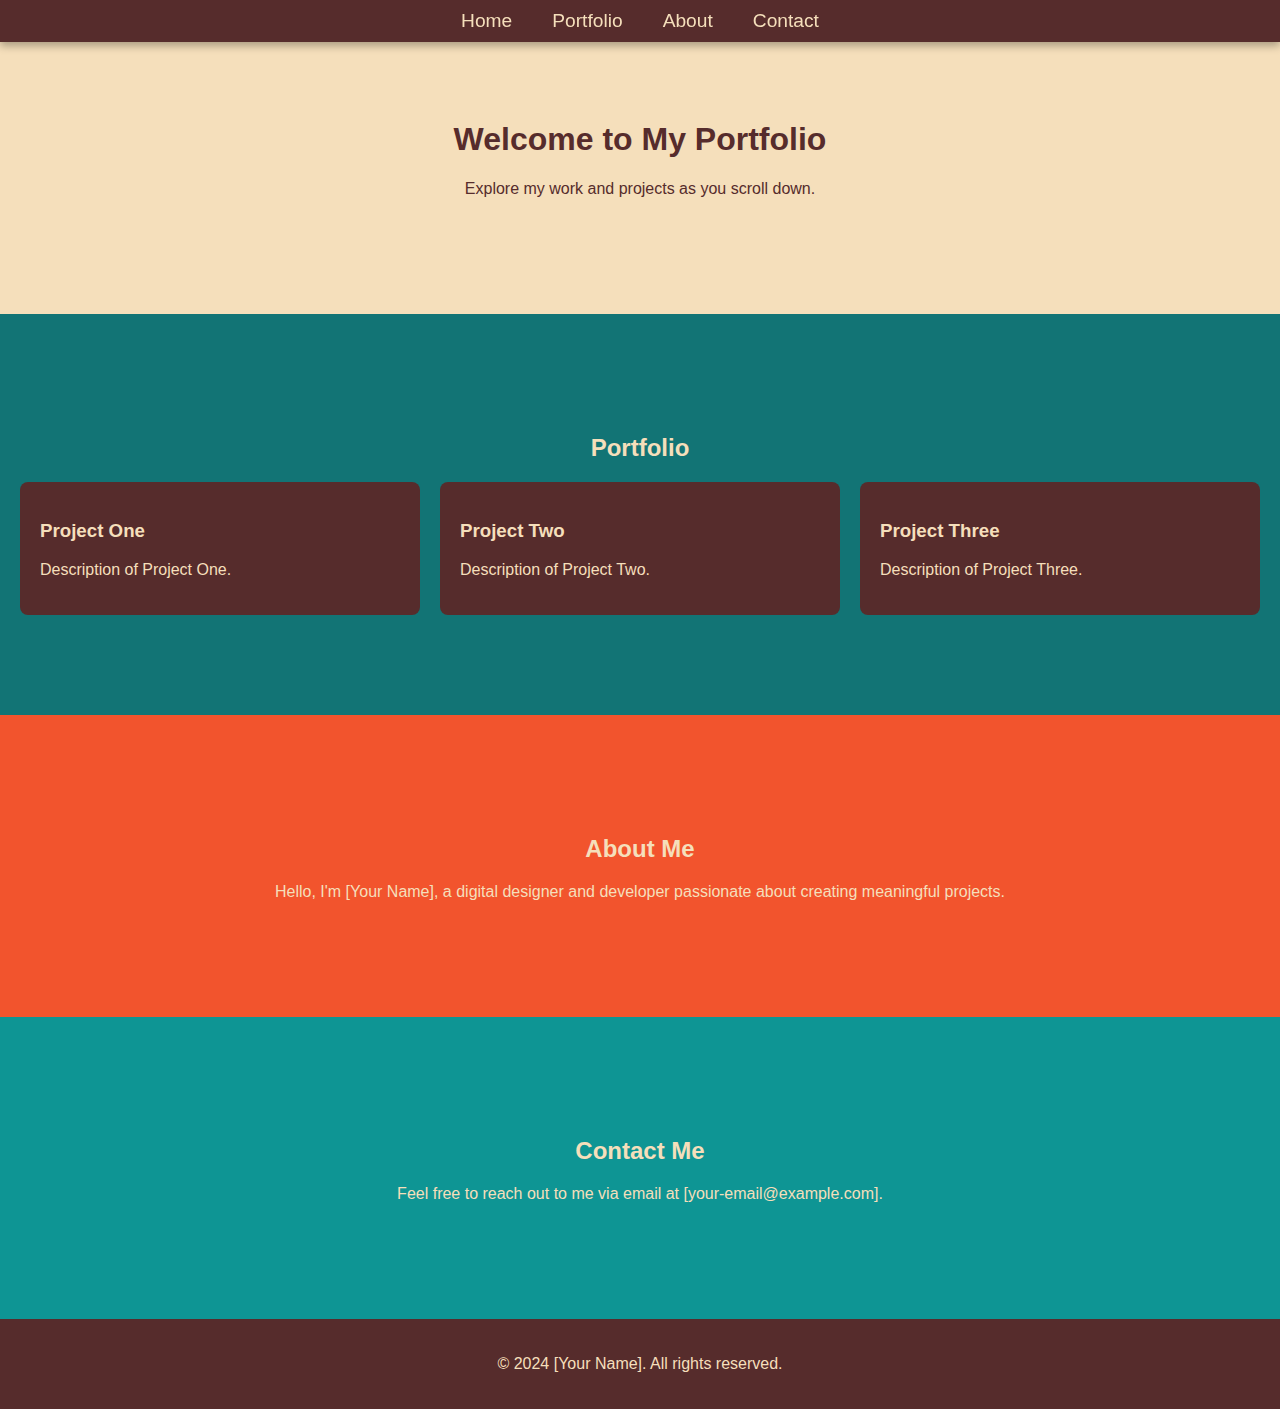
==== index.html @ d6c5399d "added one-page scroll" ====
<!DOCTYPE html>
<html lang="en">
<head>
    <meta charset="UTF-8">
    <meta name="viewport" content="width=device-width, initial-scale=1.0">
    <title>My Portfolio</title>
    <link rel="stylesheet" href="styles.css">
</head>
<body>
    <!-- Navigation Bar -->
    <header>
        <nav>
            <ul>
                <li><a href="#home">Home</a></li>
                <li><a href="#portfolio">Portfolio</a></li>
                <li><a href="#about">About</a></li>
                <li><a href="#contact">Contact</a></li>
            </ul>
        </nav>
    </header>

    <!-- Home Section -->
    <section id="home" class="home-section">
        <h1>Welcome to My Portfolio</h1>
        <p>Explore my work and projects as you scroll down.</p>
    </section>

    <!-- Portfolio Section -->
    <section id="portfolio" class="portfolio-section">
        <h2>Portfolio</h2>
        <div class="portfolio-gallery">
            <div class="project-item">
                <h3>Project One</h3>
                <p>Description of Project One.</p>
            </div>
            <div class="project-item">
                <h3>Project Two</h3>
                <p>Description of Project Two.</p>
            </div>
            <div class="project-item">
                <h3>Project Three</h3>
                <p>Description of Project Three.</p>
            </div>
        </div>
    </section>

    <!-- About Section -->
    <section id="about" class="about-section">
        <h2>About Me</h2>
        <p>Hello, I'm [Your Name], a digital designer and developer passionate about creating meaningful projects.</p>
    </section>

    <!-- Contact Section -->
    <section id="contact" class="contact-section">
        <h2>Contact Me</h2>
        <p>Feel free to reach out to me via email at [your-email@example.com].</p>
    </section>

    <!-- Footer -->
    <footer>
        <p>&copy; 2024 [Your Name]. All rights reserved.</p>
    </footer>
</body>
</html>
---- styles.css ----
/* General Styles */
body {
    font-family: Arial, sans-serif;
    margin: 0;
    background-color: #F5DFBB; /* Light beige for a clean background */
    color: #562C2C; /* Dark maroon for text */
}

/* Navigation Bar */
header {
    position: fixed;
    top: 0;
    width: 100%;
    background-color: #562C2C; /* Dark maroon */
    padding: 10px 0;
    z-index: 1000;
    box-shadow: 0 4px 8px rgba(0, 0, 0, 0.3);
}

nav ul {
    list-style: none;
    display: flex;
    justify-content: center;
    padding: 0;
    margin: 0;
}

nav ul li {
    margin: 0 20px;
}

nav ul li a {
    text-decoration: none;
    color: #F5DFBB; /* Light beige for contrast */
    font-size: 1.2rem;
    transition: color 0.3s ease;
}

nav ul li a:hover {
    color: #F2542D; /* Bright orange for hover effect */
}

/* Section Styles */
section {
    padding: 100px 20px; /* Space for scrolling sections */
    text-align: center;
}

.home-section {
    background-color: #F5DFBB; /* Light beige */
}

.portfolio-section {
    background-color: #127475; /* Dark teal */
    color: #F5DFBB;
}

.about-section {
    background-color: #F2542D; /* Bright orange */
    color: #F5DFBB;
}

.contact-section {
    background-color: #0E9594; /* Teal */
    color: #F5DFBB;
}

/* Portfolio Gallery */
.portfolio-gallery {
    display: grid;
    grid-template-columns: repeat(auto-fit, minmax(250px, 1fr));
    gap: 20px;
}

.project-item {
    background-color: #562C2C; /* Dark maroon */
    color: #F5DFBB;
    padding: 20px;
    border-radius: 8px;
    transition: transform 0.3s ease, box-shadow 0.3s ease;
    text-align: left;
}

.project-item:hover {
    transform: scale(1.05);
    box-shadow: 0 8px 16px rgba(0, 0, 0, 0.3);
}

/* Footer */
footer {
    text-align: center;
    padding: 20px;
    background-color: #562C2C; /* Dark maroon */
    color: #F5DFBB; /* Light beige */
}

/* Smooth Scrolling */
html {
    scroll-behavior: smooth;
}

/* Responsive Design */
@media (max-width: 768px) {
    nav ul li {
        margin: 0 10px;
    }
}
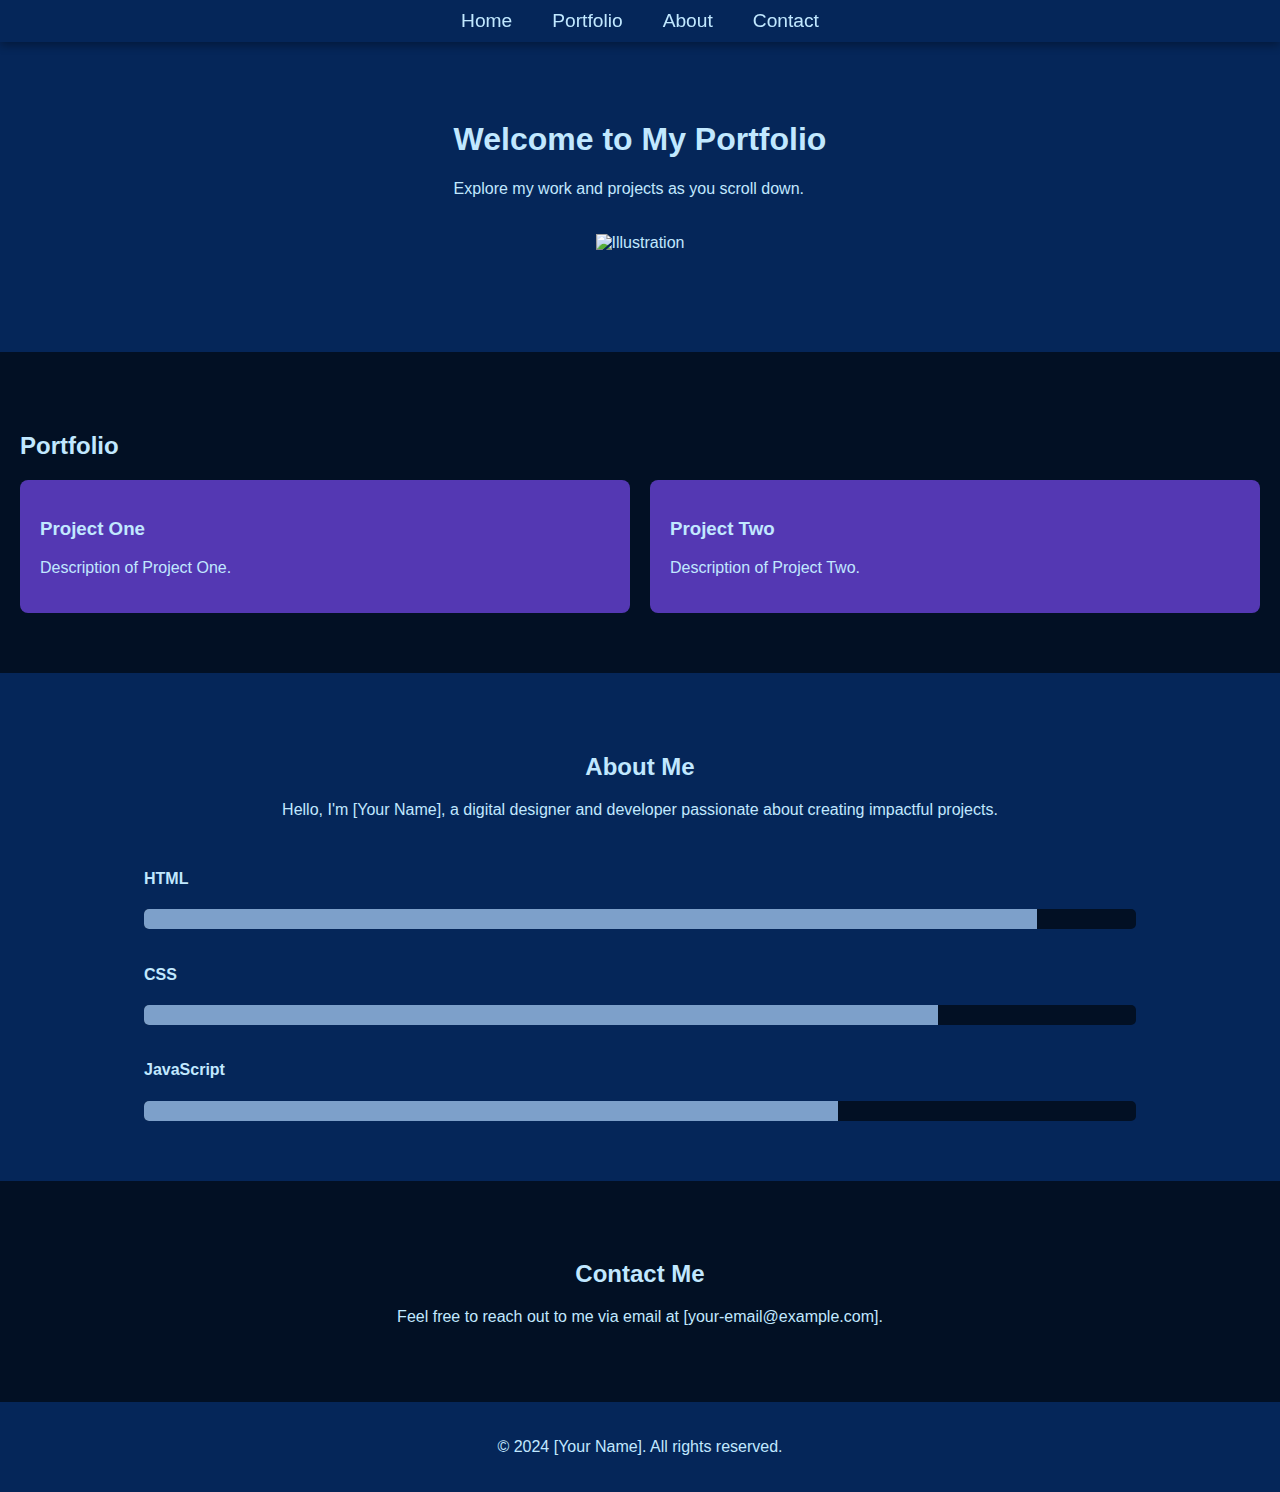
==== commit f37e6a2b: "updated color theme" ====
--- a/index.html
+++ b/index.html
@@ -19,10 +19,16 @@
         </nav>
     </header>
 
-    <!-- Home Section -->
+    <!-- Home Section with Illustration -->
     <section id="home" class="home-section">
-        <h1>Welcome to My Portfolio</h1>
-        <p>Explore my work and projects as you scroll down.</p>
+        <div class="home-content">
+            <h1>Welcome to My Portfolio</h1>
+            <p>Explore my work and projects as you scroll down.</p>
+        </div>
+        <div class="illustration">
+            <!-- Add your illustration image here -->
+            <img src="illustration.png" alt="Illustration" />
+        </div>
     </section>
 
     <!-- Portfolio Section -->
@@ -37,17 +43,29 @@
                 <h3>Project Two</h3>
                 <p>Description of Project Two.</p>
             </div>
-            <div class="project-item">
-                <h3>Project Three</h3>
-                <p>Description of Project Three.</p>
-            </div>
         </div>
     </section>
 
-    <!-- About Section -->
+    <!-- About Section with Skills Showcase -->
     <section id="about" class="about-section">
         <h2>About Me</h2>
-        <p>Hello, I'm [Your Name], a digital designer and developer passionate about creating meaningful projects.</p>
+        <p>Hello, I'm [Your Name], a digital designer and developer passionate about creating impactful projects.</p>
+        
+        <!-- Skills Showcase -->
+        <div class="skills-showcase">
+            <div class="skill">
+                <h4>HTML</h4>
+                <div class="skill-bar"><div class="skill-level" style="width: 90%;"></div></div>
+            </div>
+            <div class="skill">
+                <h4>CSS</h4>
+                <div class="skill-bar"><div class="skill-level" style="width: 80%;"></div></div>
+            </div>
+            <div class="skill">
+                <h4>JavaScript</h4>
+                <div class="skill-bar"><div class="skill-level" style="width: 70%;"></div></div>
+            </div>
+        </div>
     </section>
 
     <!-- Contact Section -->
--- a/styles.css
+++ b/styles.css
@@ -2,8 +2,8 @@
 body {
     font-family: Arial, sans-serif;
     margin: 0;
-    background-color: #F5DFBB; /* Light beige for a clean background */
-    color: #562C2C; /* Dark maroon for text */
+    background-color: #021024; /* Darkest blue */
+    color: #C1E8FF; /* Lightest blue for text */
 }
 
 /* Navigation Bar */
@@ -11,7 +11,7 @@
     position: fixed;
     top: 0;
     width: 100%;
-    background-color: #562C2C; /* Dark maroon */
+    background-color: #052659; /* Deep blue */
     padding: 10px 0;
     z-index: 1000;
     box-shadow: 0 4px 8px rgba(0, 0, 0, 0.3);
@@ -31,41 +31,36 @@
 
 nav ul li a {
     text-decoration: none;
-    color: #F5DFBB; /* Light beige for contrast */
+    color: #C1E8FF; /* Lightest blue for links */
     font-size: 1.2rem;
     transition: color 0.3s ease;
 }
 
 nav ul li a:hover {
-    color: #F2542D; /* Bright orange for hover effect */
+    color: #7DA0CA; /* Light blue on hover */
 }
 
-/* Section Styles */
-section {
-    padding: 100px 20px; /* Space for scrolling sections */
-    text-align: center;
+/* Home Section */
+.home-section {
+    display: flex;
+    flex-direction: column;
+    align-items: center;
+    padding: 100px 20px;
+    background-color: #052659; /* Deep blue */
 }
 
-.home-section {
-    background-color: #F5DFBB; /* Light beige */
+.illustration img {
+    width: 300px;
+    margin-top: 20px;
 }
 
+/* Portfolio Section */
 .portfolio-section {
-    background-color: #127475; /* Dark teal */
-    color: #F5DFBB;
+    background-color: #021024; /* Darkest blue */
+    color: #C1E8FF;
+    padding: 60px 20px;
 }
 
-.about-section {
-    background-color: #F2542D; /* Bright orange */
-    color: #F5DFBB;
-}
-
-.contact-section {
-    background-color: #0E9594; /* Teal */
-    color: #F5DFBB;
-}
-
-/* Portfolio Gallery */
 .portfolio-gallery {
     display: grid;
     grid-template-columns: repeat(auto-fit, minmax(250px, 1fr));
@@ -73,12 +68,11 @@
 }
 
 .project-item {
-    background-color: #562C2C; /* Dark maroon */
-    color: #F5DFBB;
+    background-color: #5438B3; /* Medium blue */
+    color: #C1E8FF;
     padding: 20px;
     border-radius: 8px;
     transition: transform 0.3s ease, box-shadow 0.3s ease;
-    text-align: left;
 }
 
 .project-item:hover {
@@ -86,22 +80,52 @@
     box-shadow: 0 8px 16px rgba(0, 0, 0, 0.3);
 }
 
+/* About Section */
+.about-section {
+    background-color: #052659; /* Deep blue */
+    color: #C1E8FF;
+    padding: 60px 20px;
+    text-align: center;
+}
+
+/* Skills Showcase */
+.skills-showcase {
+    display: flex;
+    flex-direction: column;
+    align-items: center;
+    gap: 15px;
+    margin-top: 30px;
+}
+
+.skill {
+    width: 80%;
+    text-align: left;
+}
+
+.skill-bar {
+    background-color: #021024; /* Darkest blue */
+    border-radius: 5px;
+    overflow: hidden;
+    height: 20px;
+}
+
+.skill-level {
+    background-color: #7DA0CA; /* Light blue for skill fill */
+    height: 100%;
+}
+
+/* Contact Section */
+.contact-section {
+    background-color: #021024; /* Darkest blue */
+    color: #C1E8FF;
+    padding: 60px 20px;
+    text-align: center;
+}
+
 /* Footer */
 footer {
     text-align: center;
     padding: 20px;
-    background-color: #562C2C; /* Dark maroon */
-    color: #F5DFBB; /* Light beige */
+    background-color: #052659; /* Deep blue */
+    color: #C1E8FF;
 }
-
-/* Smooth Scrolling */
-html {
-    scroll-behavior: smooth;
-}
-
-/* Responsive Design */
-@media (max-width: 768px) {
-    nav ul li {
-        margin: 0 10px;
-    }
-}
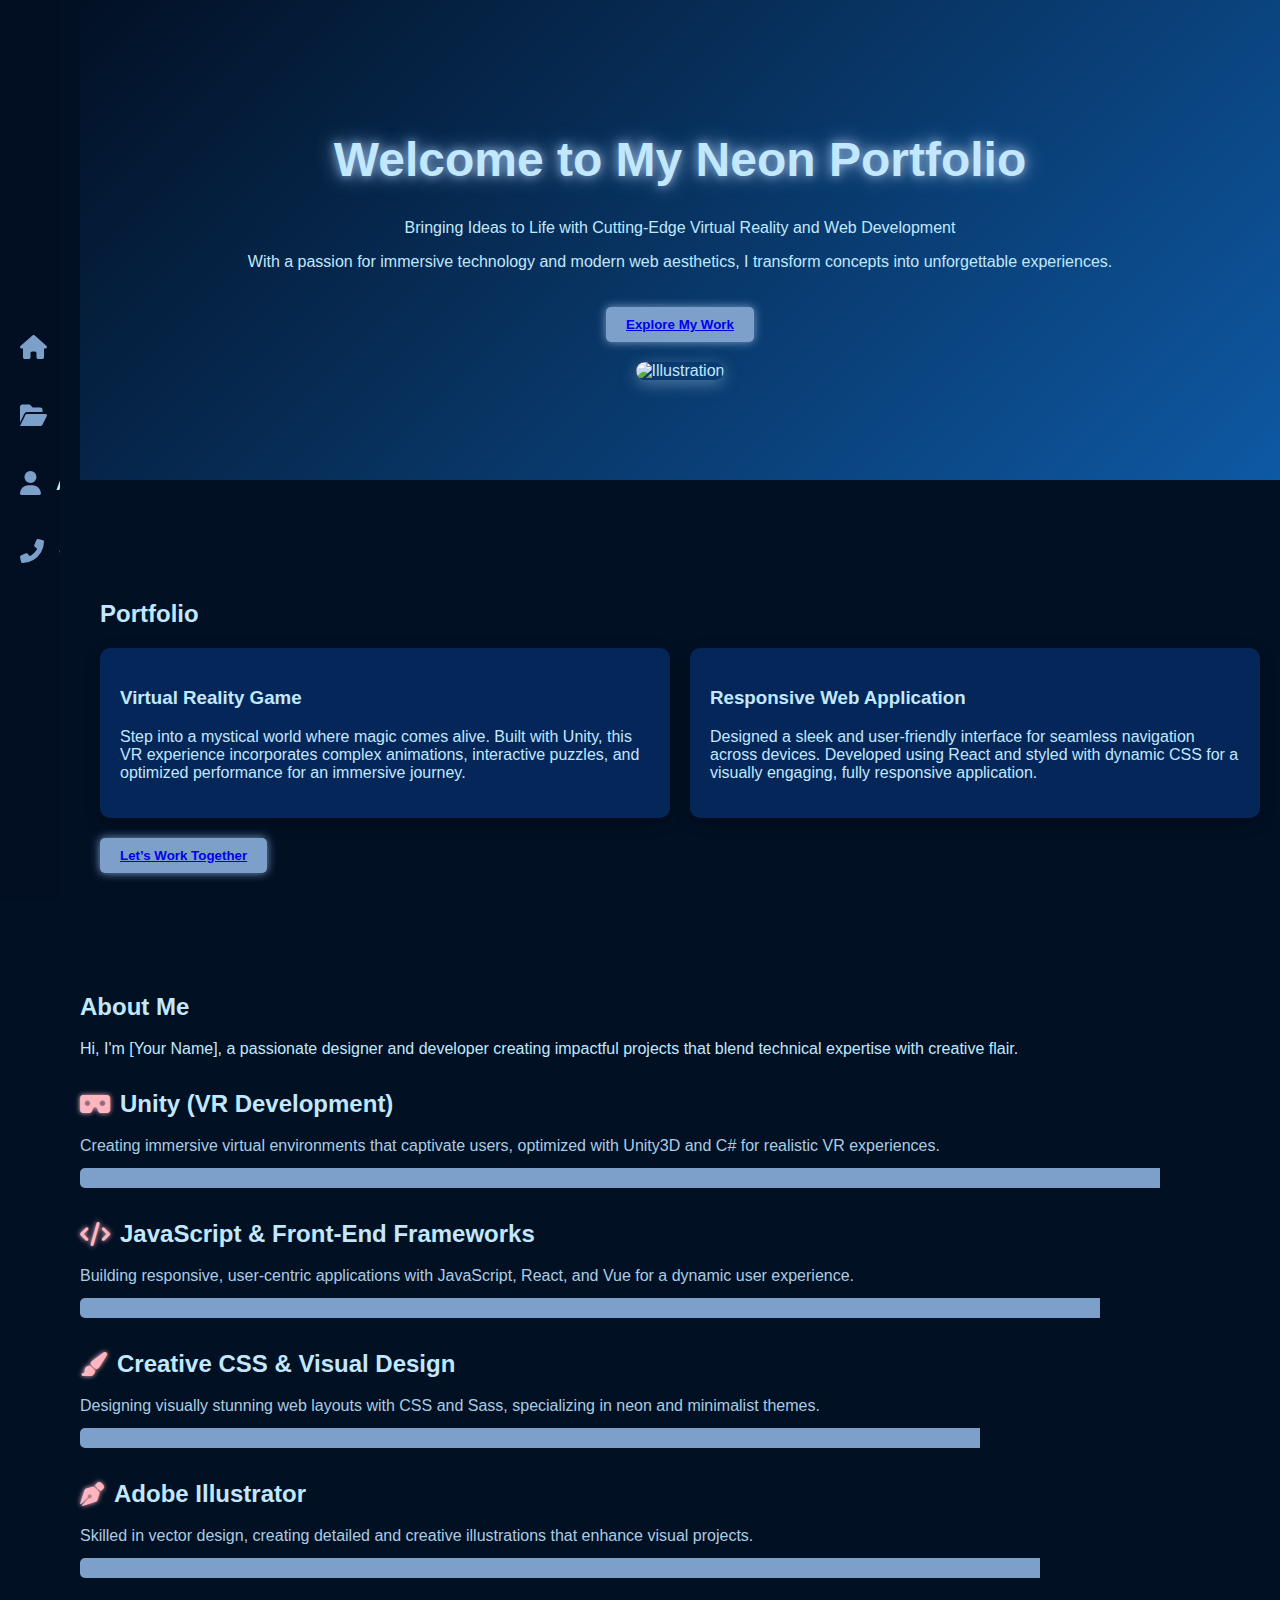
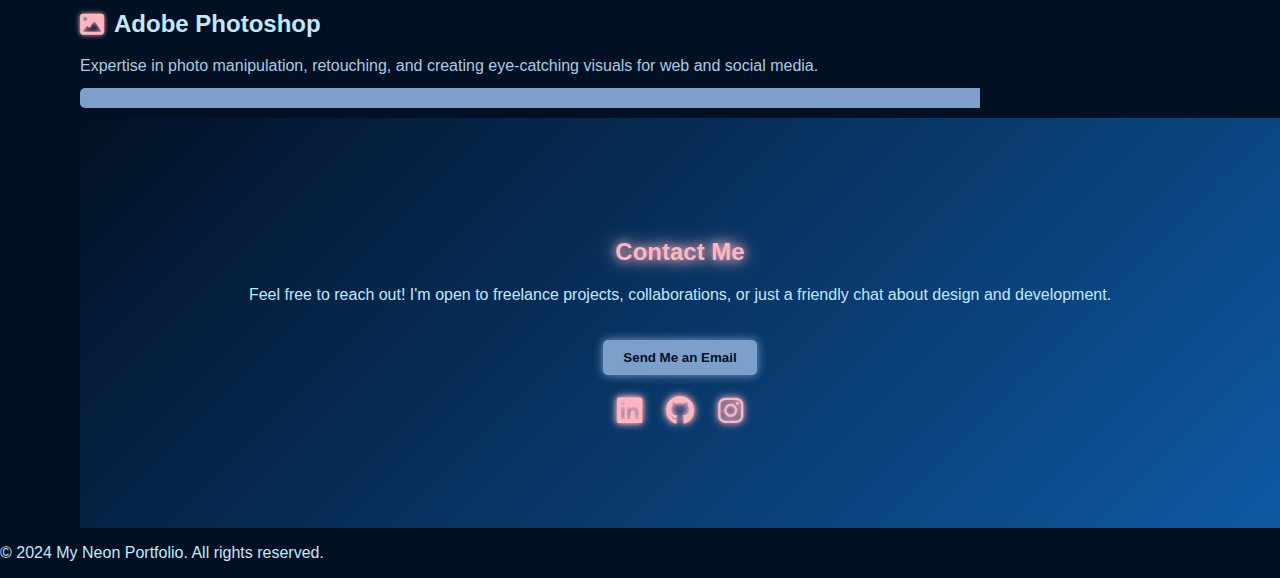
==== commit 8f1bc50a: "the new video" ====
--- a/index.html
+++ b/index.html
@@ -3,80 +3,158 @@
 <head>
     <meta charset="UTF-8">
     <meta name="viewport" content="width=device-width, initial-scale=1.0">
-    <title>My Portfolio</title>
+    <title>My Neon Portfolio</title>
     <link rel="stylesheet" href="styles.css">
+    <link rel="stylesheet" href="https://cdnjs.cloudflare.com/ajax/libs/font-awesome/6.0.0-beta3/css/all.min.css">
 </head>
 <body>
-    <!-- Navigation Bar -->
+    <!-- Fixed Side Navigation Bar -->
     <header>
-        <nav>
+        <nav class="side-nav">
             <ul>
-                <li><a href="#home">Home</a></li>
-                <li><a href="#portfolio">Portfolio</a></li>
-                <li><a href="#about">About</a></li>
-                <li><a href="#contact">Contact</a></li>
+                <li><a href="#home"><span class="icon"><i class="fas fa-home"></i></span><span class="text">Home</span></a></li>
+                <li><a href="#portfolio"><span class="icon"><i class="fas fa-folder-open"></i></span><span class="text">Portfolio</span></a></li>
+                <li><a href="#about"><span class="icon"><i class="fas fa-user"></i></span><span class="text">About</span></a></li>
+                <li><a href="#contact"><span class="icon"><i class="fas fa-phone-alt"></i></span><span class="text">Contact</span></a></li>
             </ul>
         </nav>
     </header>
 
-    <!-- Home Section with Illustration -->
-    <section id="home" class="home-section">
-        <div class="home-content">
-            <h1>Welcome to My Portfolio</h1>
-            <p>Explore my work and projects as you scroll down.</p>
-        </div>
-        <div class="illustration">
-            <!-- Add your illustration image here -->
-            <img src="illustration.png" alt="Illustration" />
-        </div>
-    </section>
+    <!-- Main Content with Adjusted Margin -->
+    <main>
+        <!-- Home Section with Call-to-Action -->
+        <section id="home" class="home-section">
+            <div class="home-content">
+                <h1>Welcome to My Neon Portfolio</h1>
+                <p>Bringing Ideas to Life with Cutting-Edge Virtual Reality and Web Development</p>
+<p>With a passion for immersive technology and modern web aesthetics, I transform concepts into unforgettable experiences.</p>
 
-    <!-- Portfolio Section -->
-    <section id="portfolio" class="portfolio-section">
-        <h2>Portfolio</h2>
-        <div class="portfolio-gallery">
-            <div class="project-item">
-                <h3>Project One</h3>
-                <p>Description of Project One.</p>
+                <button class="cta-button"><a href="#portfolio">Explore My Work</a></button>
             </div>
-            <div class="project-item">
-                <h3>Project Two</h3>
-                <p>Description of Project Two.</p>
+            <div class="illustration">
+                <img src="images/illustration2.jpg" alt="Illustration" class="floating-image">
             </div>
-        </div>
-    </section>
+        </section>
 
-    <!-- About Section with Skills Showcase -->
-    <section id="about" class="about-section">
-        <h2>About Me</h2>
-        <p>Hello, I'm [Your Name], a digital designer and developer passionate about creating impactful projects.</p>
+        <!-- Portfolio Section -->
+        <section id="portfolio" class="portfolio-section">
+            <h2>Portfolio</h2>
+            <div class="portfolio-gallery">
+                <div class="project-item" onclick="openModal('vrVideoModal')">
+                    <h3>Virtual Reality Game</h3>
+                    <p>Step into a mystical world where magic comes alive. Built with Unity, this VR experience incorporates complex animations, interactive puzzles, and optimized performance for an immersive journey.</p>
+                </div>
+                <div class="project-item" onclick="openModal('webAppImageModal')">
+                    <h3>Responsive Web Application</h3>
+                    <p>Designed a sleek and user-friendly interface for seamless navigation across devices. Developed using React and styled with dynamic CSS for a visually engaging, fully responsive application.</p>
+                </div>
+            </div>
+            <div class="portfolio-section-cta">
+                <button class="cta-button"><a href="#contact">Let’s Work Together</a></button>
+            </div>
+            
+        </section>
         
-        <!-- Skills Showcase -->
-        <div class="skills-showcase">
-            <div class="skill">
-                <h4>HTML</h4>
-                <div class="skill-bar"><div class="skill-level" style="width: 90%;"></div></div>
+
+        <!-- About Section with Skills Showcase -->
+        <section id="about" class="about-section">
+            <h2>About Me</h2>
+            <p>Hi, I'm [Your Name], a passionate designer and developer creating impactful projects that blend technical expertise with creative flair.</p>
+        
+            <!-- Skills Showcase -->
+            <div class="skills-showcase">
+                <div class="skill">
+                    <h4><i class="fas fa-vr-cardboard"></i> Unity (VR Development)</h4>
+                    <p>Creating immersive virtual environments that captivate users, optimized with Unity3D and C# for realistic VR experiences.</p>
+                    <div class="skill-bar"><div class="skill-level" style="width: 90%;"></div></div>
+                </div>
+                <div class="skill">
+                    <h4><i class="fas fa-code"></i> JavaScript & Front-End Frameworks</h4>
+                    <p>Building responsive, user-centric applications with JavaScript, React, and Vue for a dynamic user experience.</p>
+                    <div class="skill-bar"><div class="skill-level" style="width: 85%;"></div></div>
+                </div>
+                <div class="skill">
+                    <h4><i class="fas fa-paint-brush"></i> Creative CSS & Visual Design</h4>
+                    <p>Designing visually stunning web layouts with CSS and Sass, specializing in neon and minimalist themes.</p>
+                    <div class="skill-bar"><div class="skill-level" style="width: 75%;"></div></div>
+                </div>
+                <div class="skill">
+                    <h4><i class="fas fa-pen-nib"></i> Adobe Illustrator</h4>
+                    <p>Skilled in vector design, creating detailed and creative illustrations that enhance visual projects.</p>
+                    <div class="skill-bar"><div class="skill-level" style="width: 80%;"></div></div>
+                </div>
+                <div class="skill">
+                    <h4><i class="fas fa-image"></i> Adobe Photoshop</h4>
+                    <p>Expertise in photo manipulation, retouching, and creating eye-catching visuals for web and social media.</p>
+                    <div class="skill-bar"><div class="skill-level" style="width: 75%;"></div></div>
+                </div>
             </div>
-            <div class="skill">
-                <h4>CSS</h4>
-                <div class="skill-bar"><div class="skill-level" style="width: 80%;"></div></div>
+        </section>
+        
+        
+
+        <!-- Contact Section -->
+        <section id="contact" class="contact-section">
+            <h2>Contact Me</h2>
+            <p>Feel free to reach out! I'm open to freelance projects, collaborations, or just a friendly chat about design and development.</p>
+            
+            <!-- Call-to-Action Button -->
+            <button class="cta-button"><a href="mailto:your-email@example.com">Send Me an Email</a></button>
+            
+            <!-- Social Media Icons -->
+            <div class="social-icons">
+                <a href="https://www.linkedin.com" target="_blank"><i class="fab fa-linkedin"></i></a>
+                <a href="https://github.com" target="_blank"><i class="fab fa-github"></i></a>
+                <a href="https://www.instagram.com" target="_blank"><i class="fab fa-instagram"></i></a>
             </div>
-            <div class="skill">
-                <h4>JavaScript</h4>
-                <div class="skill-bar"><div class="skill-level" style="width: 70%;"></div></div>
-            </div>
-        </div>
-    </section>
-
-    <!-- Contact Section -->
-    <section id="contact" class="contact-section">
-        <h2>Contact Me</h2>
-        <p>Feel free to reach out to me via email at [your-email@example.com].</p>
-    </section>
+        </section>
+        
+    </main>
 
     <!-- Footer -->
     <footer>
-        <p>&copy; 2024 [Your Name]. All rights reserved.</p>
+        <p>&copy; 2024 My Neon Portfolio. All rights reserved.</p>
     </footer>
+    <!-- VR Video Modal -->
+<div id="vrVideoModal" class="modal">
+    <div class="modal-content">
+        <span class="close" onclick="closeModal('vrVideoModal')">&times;</span>
+        <video controls>
+            <source src="videos/vr-game-demo.mp4" type="video/mp4">
+            Your browser does not support the video tag.
+        </video>
+    </div>
+</div>
+
+<!-- Web App Image Modal -->
+<div id="webAppImageModal" class="modal">
+    <div class="modal-content">
+        <span class="close" onclick="closeModal('webAppImageModal')">&times;</span>
+        <img src="images/web-app-demo.jpg" alt="Web App Demo">
+    </div>
+</div>
+
+<script>
+    function openModal(modalId) {
+        document.getElementById(modalId).style.display = 'block';
+    }
+
+    function closeModal(modalId) {
+        document.getElementById(modalId).style.display = 'none';
+    }
+
+    // Close the modal if the user clicks outside of it
+    window.onclick = function(event) {
+        const vrModal = document.getElementById("vrVideoModal");
+        const webAppModal = document.getElementById("webAppImageModal");
+        if (event.target === vrModal) {
+            vrModal.style.display = "none";
+        }
+        if (event.target === webAppModal) {
+            webAppModal.style.display = "none";
+        }
+    }
+</script>
+
 </body>
 </html>
--- a/styles.css
+++ b/styles.css
@@ -2,130 +2,259 @@
 body {
     font-family: Arial, sans-serif;
     margin: 0;
-    background-color: #021024; /* Darkest blue */
-    color: #C1E8FF; /* Lightest blue for text */
-}
-
-/* Navigation Bar */
-header {
+    background-color: #021024;
+    color: #C1E8FF;
+    overflow-x: hidden;
+}
+
+/* Fixed Side Navigation */
+.side-nav {
     position: fixed;
     top: 0;
-    width: 100%;
-    background-color: #052659; /* Deep blue */
-    padding: 10px 0;
+    left: 0;
+    height: 100%;
+    width: 60px;
+    background-color: rgba(2, 16, 36, 0.9);
+    overflow-x: hidden;
     z-index: 1000;
-    box-shadow: 0 4px 8px rgba(0, 0, 0, 0.3);
-}
-
-nav ul {
+    display: flex;
+    flex-direction: column;
+    align-items: center;
+    justify-content: center;
+}
+
+.side-nav ul {
     list-style: none;
-    display: flex;
-    justify-content: center;
     padding: 0;
     margin: 0;
-}
-
-nav ul li {
-    margin: 0 20px;
-}
-
-nav ul li a {
+    width: 100%;
+}
+
+.side-nav ul li {
+    margin: 20px 0;
+    padding-left: 10px;
+    display: flex;
+    align-items: center;
+}
+
+.side-nav ul li a {
+    color: #C1E8FF;
+    font-size: 1.2rem;
+    font-weight: bold;
     text-decoration: none;
-    color: #C1E8FF; /* Lightest blue for links */
-    font-size: 1.2rem;
+    white-space: nowrap;
+    display: flex;
+    align-items: center;
+    padding: 10px;
+}
+
+.side-nav ul li a:hover {
+    color: #7DA0CA;
+    text-shadow: 0 0 5px #7DA0CA, 0 0 10px #7DA0CA;
+}
+
+.side-nav .icon {
+    font-size: 1.5rem;
+    margin-right: 15px;
+    color: #7DA0CA;
     transition: color 0.3s ease;
 }
 
-nav ul li a:hover {
-    color: #7DA0CA; /* Light blue on hover */
+/* Main Content Adjustments to Avoid Overlap */
+main {
+    margin-left: 80px;
 }
 
 /* Home Section */
 .home-section {
-    display: flex;
-    flex-direction: column;
-    align-items: center;
     padding: 100px 20px;
-    background-color: #052659; /* Deep blue */
-}
-
+    text-align: center;
+    color: #C1E8FF;
+    background: linear-gradient(135deg, #021024, #0E59A4);
+}
+
+.home-content h1 {
+    font-size: 3rem;
+    font-weight: bold;
+    text-shadow: 0 0 10px #7DA0CA, 0 0 20px #7DA0CA;
+}
+
+.cta-button {
+    margin-top: 20px;
+    padding: 10px 20px;
+    background-color: #7DA0CA;
+    color: #021024;
+    font-weight: bold;
+    border: none;
+    border-radius: 5px;
+    text-shadow: 0 0 5px #7DA0CA;
+    box-shadow: 0 0 10px #7DA0CA;
+    transition: transform 0.3s ease;
+}
+
+.cta-button:hover {
+    transform: scale(1.1);
+}
+
+/* Illustration Styling */
 .illustration img {
-    width: 300px;
-    margin-top: 20px;
+    max-width: 50%; /* Set a maximum width for the illustration */
+    width: 300px; /* Adjust width as needed */
+    margin-top: 20px;
+    border-radius: 10px;
+    box-shadow: 0 4px 15px rgba(125, 160, 202, 0.6);
+    animation: float 3s ease-in-out infinite;
+}
+
+/* Floating Animation */
+@keyframes float {
+    0%, 100% { transform: translateY(0); }
+    50% { transform: translateY(-15px); }
 }
 
 /* Portfolio Section */
 .portfolio-section {
-    background-color: #021024; /* Darkest blue */
-    color: #C1E8FF;
-    padding: 60px 20px;
+    padding: 100px 20px;
+    background-color: #021024;
+    color: #C1E8FF;
 }
 
 .portfolio-gallery {
     display: grid;
     grid-template-columns: repeat(auto-fit, minmax(250px, 1fr));
     gap: 20px;
+    margin-top: 20px;
 }
 
 .project-item {
-    background-color: #5438B3; /* Medium blue */
-    color: #C1E8FF;
+    background-color: #052659;
     padding: 20px;
-    border-radius: 8px;
+    border-radius: 10px;
+    box-shadow: 0 4px 15px rgba(0, 0, 0, 0.3);
     transition: transform 0.3s ease, box-shadow 0.3s ease;
 }
 
 .project-item:hover {
     transform: scale(1.05);
-    box-shadow: 0 8px 16px rgba(0, 0, 0, 0.3);
-}
-
-/* About Section */
-.about-section {
-    background-color: #052659; /* Deep blue */
-    color: #C1E8FF;
-    padding: 60px 20px;
-    text-align: center;
+    box-shadow: 0 0 15px #7DA0CA, 0 0 30px #7DA0CA;
 }
 
 /* Skills Showcase */
 .skills-showcase {
-    display: flex;
-    flex-direction: column;
-    align-items: center;
-    gap: 15px;
-    margin-top: 30px;
-}
-
-.skill {
-    width: 80%;
-    text-align: left;
+    margin-top: 20px;
 }
 
 .skill-bar {
-    background-color: #021024; /* Darkest blue */
+    background-color: #021024;
     border-radius: 5px;
     overflow: hidden;
     height: 20px;
+    margin-bottom: 10px;
 }
 
 .skill-level {
-    background-color: #7DA0CA; /* Light blue for skill fill */
+    background-color: #7DA0CA;
     height: 100%;
 }
-
-/* Contact Section */
+.skills-showcase .skill h4 {
+    display: flex;
+    align-items: center;
+    font-size: 1.5rem;
+    color: #C1E8FF;
+    margin-bottom: 10px;
+}
+
+.skills-showcase .skill h4 i {
+    margin-right: 10px;
+    color: #7DA0CA;
+    text-shadow: 0 0 5px #7DA0CA;
+}
+
+.skills-showcase .skill p {
+    font-size: 1rem;
+    color: #A9CCE3;
+    margin-bottom: 10px;
+    line-height: 1.5;
+}
+.skills-showcase .skill h4 i {
+    margin-right: 10px;
+    color: #FFB6C1; /* Soft pink for Adobe skills */
+    text-shadow: 0 0 5px #FFB6C1;
+}
+
+
+/* Modal Styling */
+.modal {
+    display: none;
+    position: fixed;
+    z-index: 1000;
+    left: 0;
+    top: 0;
+    width: 100%;
+    height: 100%;
+    background-color: rgba(0, 0, 0, 0.8);
+}
+
+.modal-content {
+    position: relative;
+    margin: auto;
+    padding: 20px;
+    width: 80%;
+    max-width: 700px;
+    background-color: #052659;
+    border-radius: 10px;
+    text-align: center;
+    color: #C1E8FF;
+    box-shadow: 0 0 20px #7DA0CA;
+}
+
+.modal-content video, .modal-content img {
+    width: 100%;
+    border-radius: 5px;
+}
 .contact-section {
-    background-color: #021024; /* Darkest blue */
-    color: #C1E8FF;
-    padding: 60px 20px;
+    background: linear-gradient(135deg, #021024, #0E59A4);
+    color: #C1E8FF;
+    padding: 100px 20px;
     text-align: center;
-}
-
-/* Footer */
-footer {
-    text-align: center;
-    padding: 20px;
-    background-color: #052659; /* Deep blue */
-    color: #C1E8FF;
-}
+    animation: fadeIn 1.5s ease-out;
+}
+
+.contact-section h2 {
+    color: #FFB6C1;
+    text-shadow: 0 0 10px #FFB6C1, 0 0 20px #FFB6C1;
+    margin-bottom: 20px;
+}
+
+.contact-section .cta-button a {
+    color: #021024;
+    text-decoration: none;
+    font-weight: bold;
+}
+
+.contact-section .social-icons {
+    margin-top: 20px;
+}
+
+.contact-section .social-icons a {
+    color: #FFB6C1;
+    font-size: 1.8rem;
+    margin: 0 10px;
+    text-shadow: 0 0 5px #FFB6C1, 0 0 10px #FFB6C1;
+    transition: transform 0.3s ease;
+}
+
+.contact-section .social-icons a:hover {
+    transform: scale(1.2);
+}
+
+
+.close {
+    position: absolute;
+    top: 10px;
+    right: 20px;
+    color: #C1E8FF;
+    font-size: 1.5rem;
+    font-weight: bold;
+    cursor: pointer;
+}
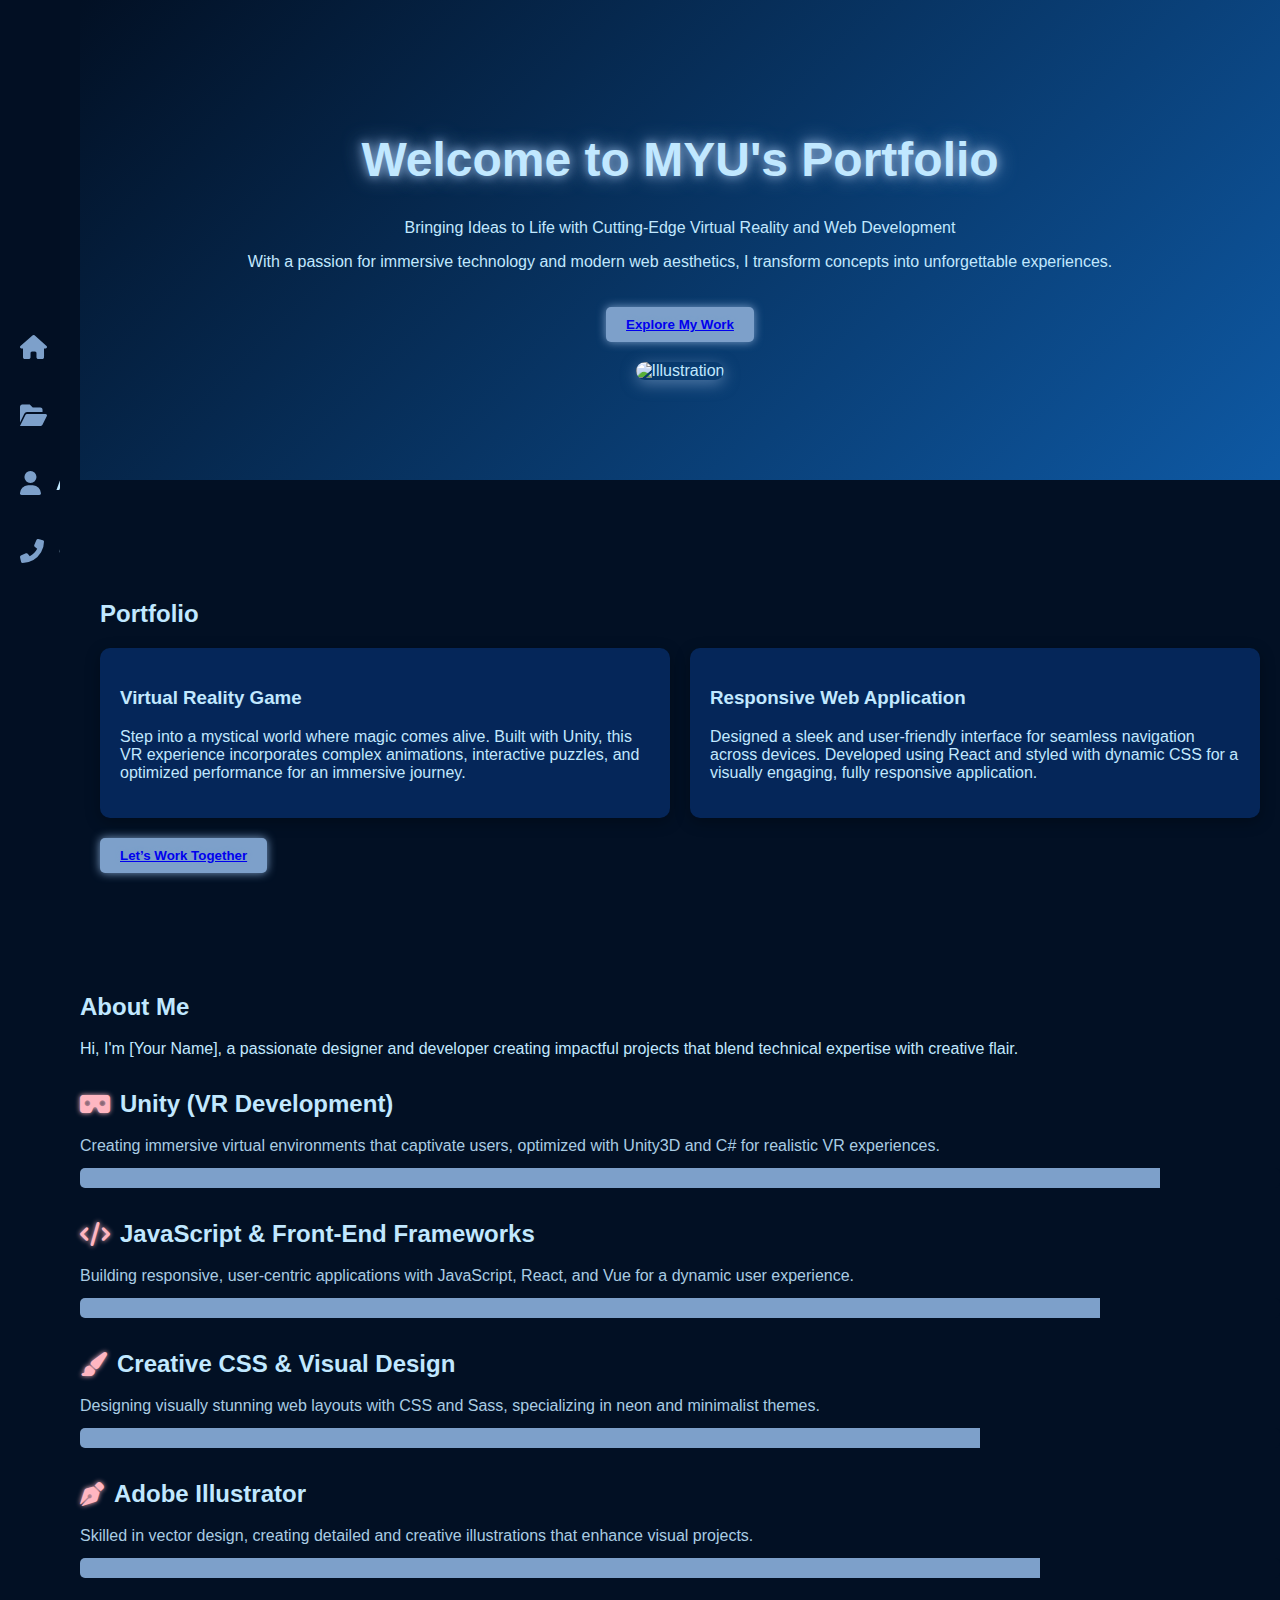
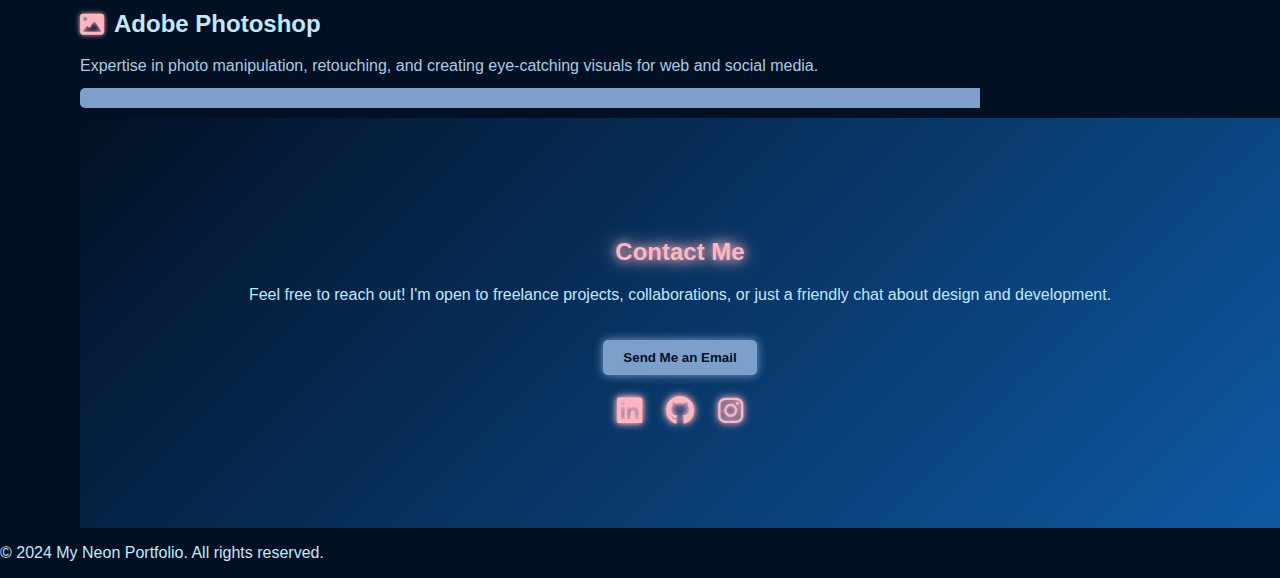
==== commit f600b41e: "changed main title" ====
--- a/index.html
+++ b/index.html
@@ -25,7 +25,7 @@
         <!-- Home Section with Call-to-Action -->
         <section id="home" class="home-section">
             <div class="home-content">
-                <h1>Welcome to My Neon Portfolio</h1>
+                <h1>Welcome to MYU's Portfolio</h1>
                 <p>Bringing Ideas to Life with Cutting-Edge Virtual Reality and Web Development</p>
 <p>With a passion for immersive technology and modern web aesthetics, I transform concepts into unforgettable experiences.</p>
 
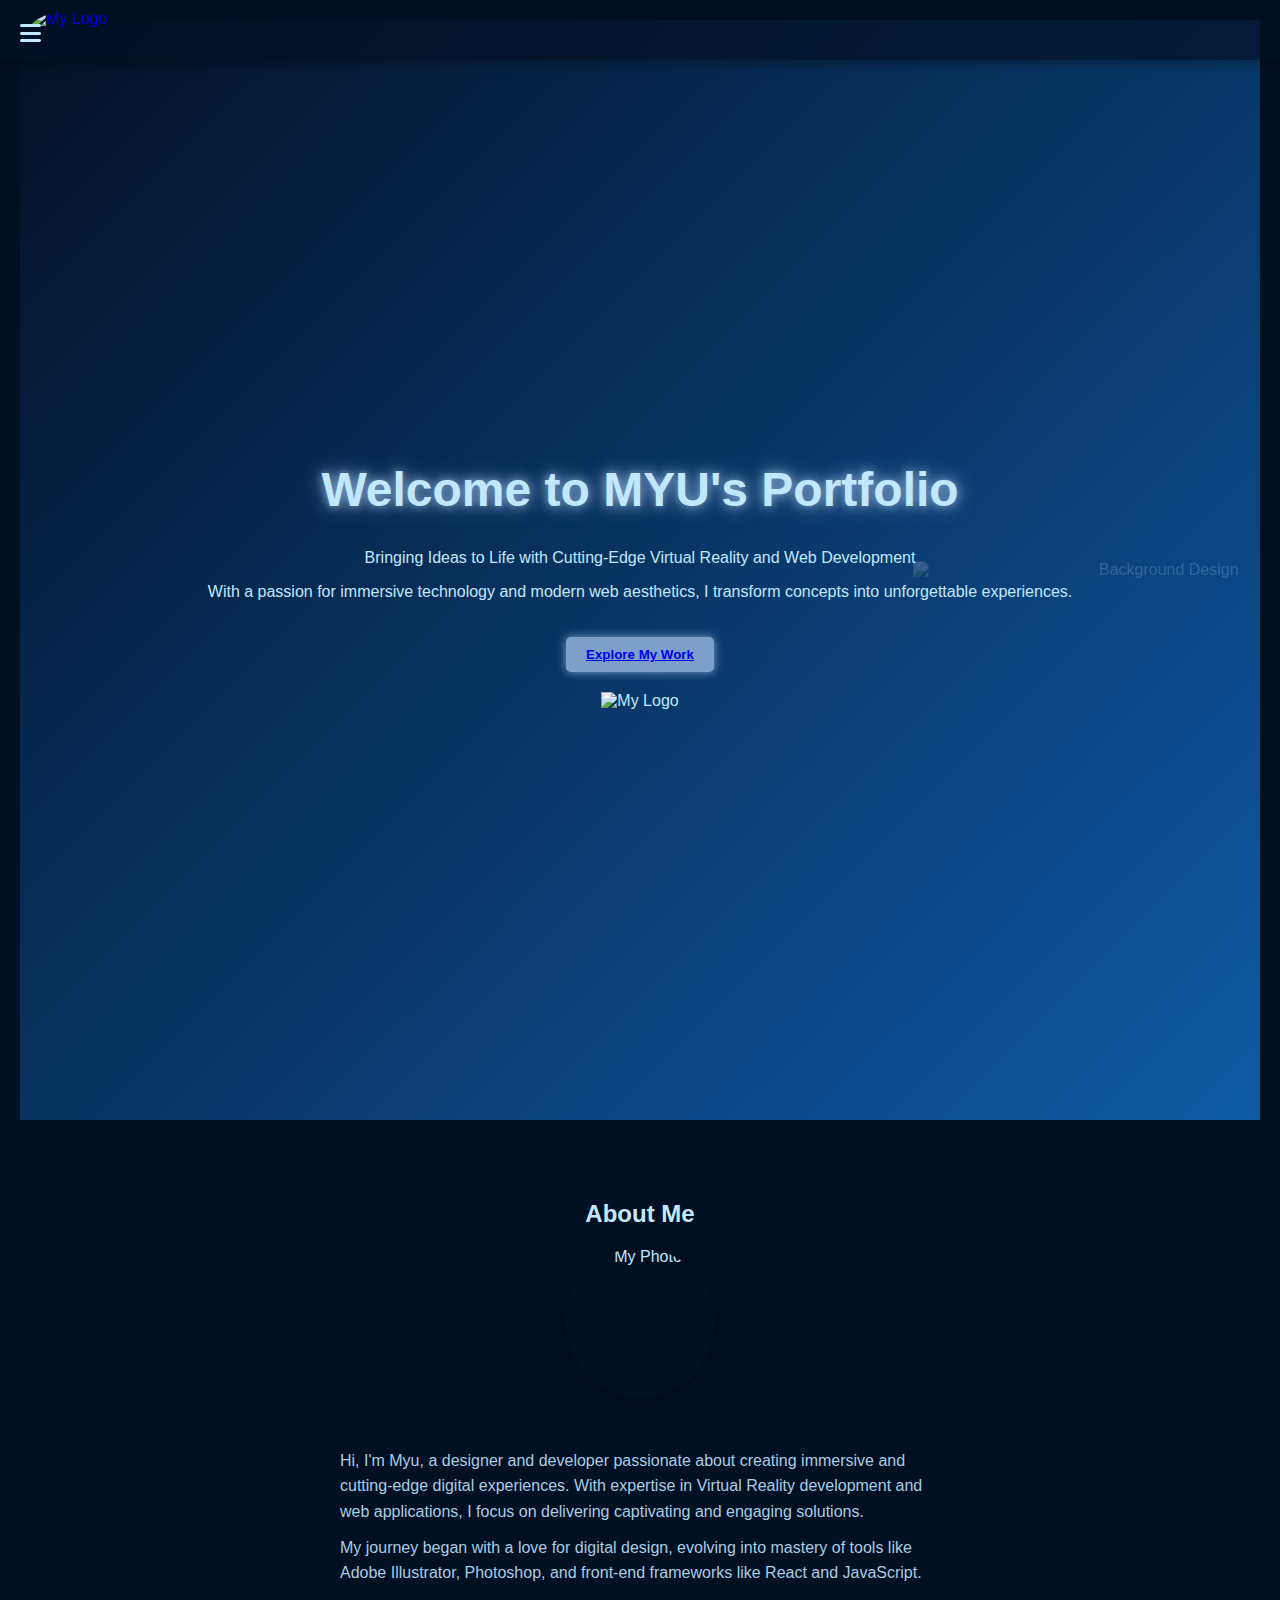
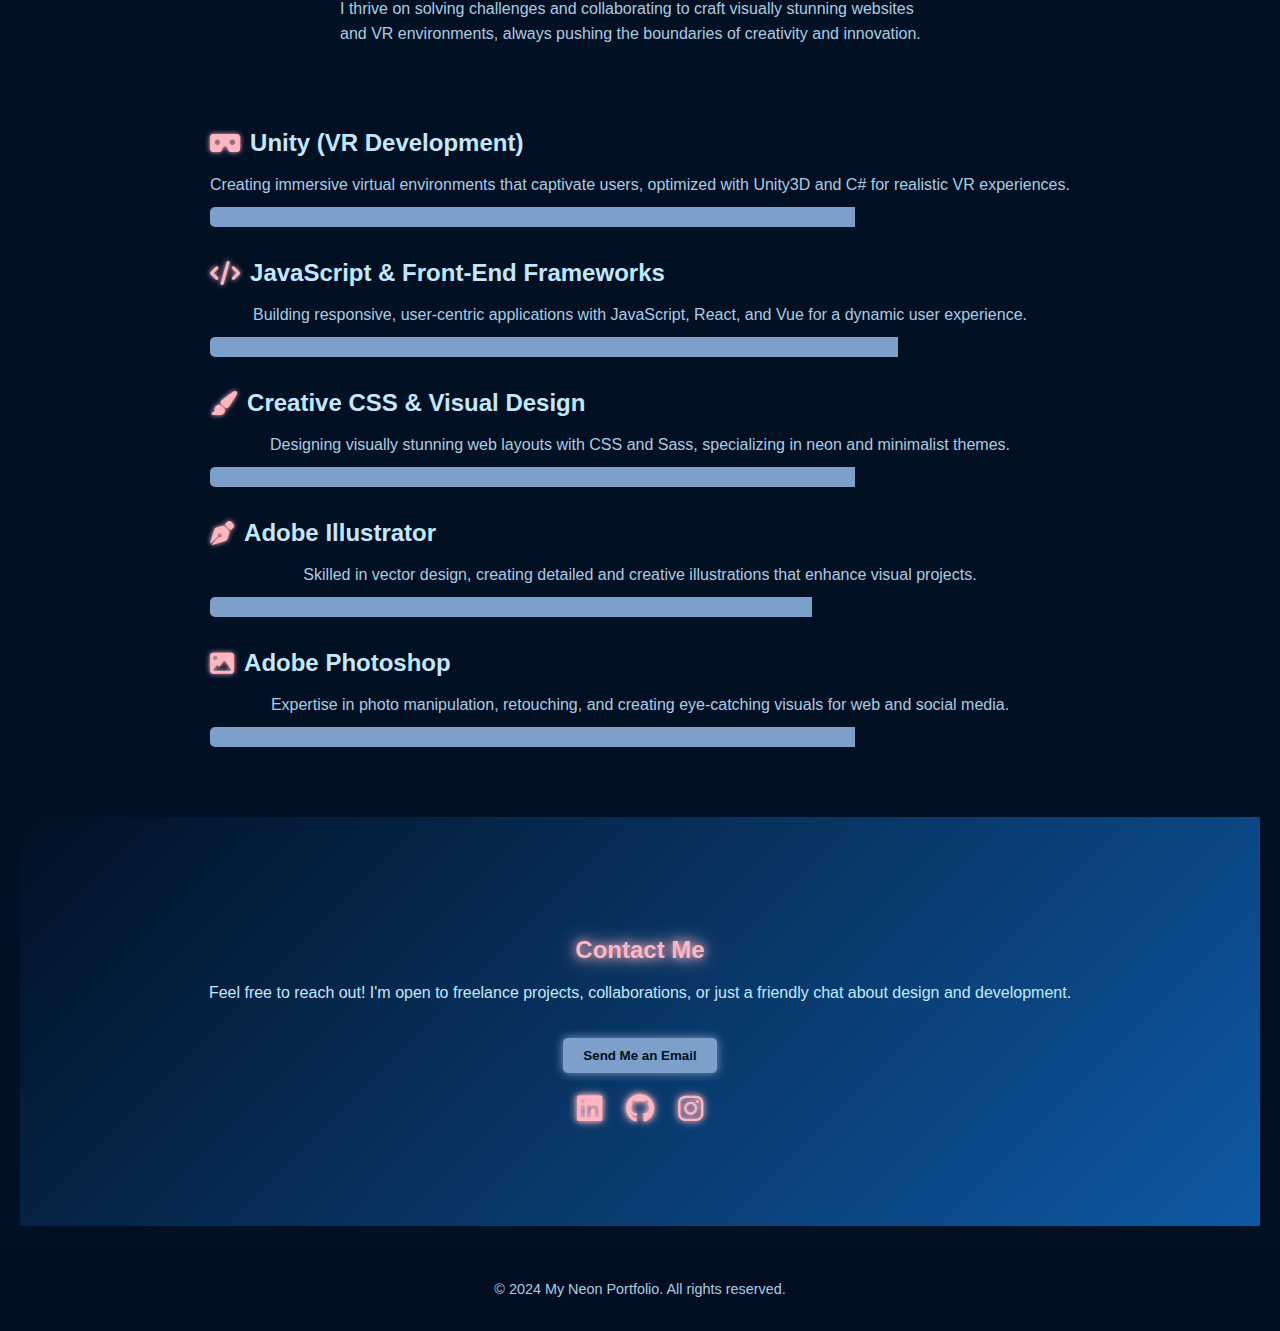
==== commit 0c42c71e: "portfolio update" ====
--- a/index.html
+++ b/index.html
@@ -4,40 +4,60 @@
     <meta charset="UTF-8">
     <meta name="viewport" content="width=device-width, initial-scale=1.0">
     <title>My Neon Portfolio</title>
+    <link href="https://fonts.googleapis.com/css2?family=Roboto:wght@400;700&display=swap" rel="stylesheet">
     <link rel="stylesheet" href="styles.css">
     <link rel="stylesheet" href="https://cdnjs.cloudflare.com/ajax/libs/font-awesome/6.0.0-beta3/css/all.min.css">
 </head>
 <body>
-    <!-- Fixed Side Navigation Bar -->
     <header>
+        
+
+        <div class="header-container">
+            <!-- Hamburger menu on the left -->
+            <button class="hamburger-menu" onclick="toggleDashboard()">
+                <i class="fas fa-bars"></i>
+            </button>
+            <!-- Logo links to the index page -->
+            <a href="index.html" class="logo-link">
+                <img src="images/MyLogo.svg" alt="My Logo" class="logo">
+            </a>
+        </div>
         <nav class="side-nav">
+            
             <ul>
-                <li><a href="#home"><span class="icon"><i class="fas fa-home"></i></span><span class="text">Home</span></a></li>
-                <li><a href="#portfolio"><span class="icon"><i class="fas fa-folder-open"></i></span><span class="text">Portfolio</span></a></li>
-                <li><a href="#about"><span class="icon"><i class="fas fa-user"></i></span><span class="text">About</span></a></li>
-                <li><a href="#contact"><span class="icon"><i class="fas fa-phone-alt"></i></span><span class="text">Contact</span></a></li>
+                <li><a href="index.html"><span class="icon"><i class="fas fa-home"></i></span><span class="text">Home</span></a></li>
+                <li><a href="portfolio.html"><span class="icon"><i class="fas fa-folder-open"></i></span><span class="text">Portfolio</span></a></li>
+                <li><a href="about.html"><span class="icon"><i class="fas fa-user"></i></span><span class="text">About</span></a></li>
+                <li><a href="contact.html"><span class="icon"><i class="fas fa-phone-alt"></i></span><span class="text">Contact</span></a></li>
             </ul>
         </nav>
     </header>
+    
+    
 
     <!-- Main Content with Adjusted Margin -->
     <main>
         <!-- Home Section with Call-to-Action -->
         <section id="home" class="home-section">
             <div class="home-content">
-                <h1>Welcome to MYU's Portfolio</h1>
-                <p>Bringing Ideas to Life with Cutting-Edge Virtual Reality and Web Development</p>
-<p>With a passion for immersive technology and modern web aesthetics, I transform concepts into unforgettable experiences.</p>
-
-                <button class="cta-button"><a href="#portfolio">Explore My Work</a></button>
+                <h1 class="animate-text">Welcome to MYU's Portfolio</h1>
+                <p class="animate-text">Bringing Ideas to Life with Cutting-Edge Virtual Reality and Web Development</p>
+                <p class="animate-text">With a passion for immersive technology and modern web aesthetics, I transform concepts into unforgettable experiences.</p>
+                <button class="cta-button animate-button"><a href="portfolio.html">Explore My Work</a></button>
             </div>
-            <div class="illustration">
-                <img src="images/illustration2.jpg" alt="Illustration" class="floating-image">
+            <div class="home-logo">
+                <img src="images/MyLogo.svg" alt="My Logo" class="main-logo">
             </div>
+            <!-- Background Image -->
+            <img src="images/hero_img.png" alt="Background Design" class="background-image">
         </section>
+        
+        
+        
+        
 
         <!-- Portfolio Section -->
-        <section id="portfolio" class="portfolio-section">
+        <!-- <section id="portfolio" class="portfolio-section">
             <h2>Portfolio</h2>
             <div class="portfolio-gallery">
                 <div class="project-item" onclick="openModal('vrVideoModal')">
@@ -53,25 +73,38 @@
                 <button class="cta-button"><a href="#contact">Let’s Work Together</a></button>
             </div>
             
-        </section>
+        </section> -->
         
 
         <!-- About Section with Skills Showcase -->
         <section id="about" class="about-section">
             <h2>About Me</h2>
-            <p>Hi, I'm [Your Name], a passionate designer and developer creating impactful projects that blend technical expertise with creative flair.</p>
+            <div class="about-content">
+                <img src="images/my-photo.jpg" alt="My Photo" class="about-photo">
+                <div class="about-description">
+                    <p>
+                        Hi, I'm Myu, a designer and developer passionate about creating immersive and cutting-edge digital experiences. 
+                        With expertise in Virtual Reality development and web applications, I focus on delivering captivating and engaging solutions.
+                    </p>
+                    <p>
+                        My journey began with a love for digital design, evolving into mastery of tools like Adobe Illustrator, Photoshop, and front-end frameworks like React and JavaScript.
+                    </p>
+                    <p>
+                        I thrive on solving challenges and collaborating to craft visually stunning websites and VR environments, always pushing the boundaries of creativity and innovation.
+                    </p>
+                </div>
         
             <!-- Skills Showcase -->
             <div class="skills-showcase">
                 <div class="skill">
                     <h4><i class="fas fa-vr-cardboard"></i> Unity (VR Development)</h4>
                     <p>Creating immersive virtual environments that captivate users, optimized with Unity3D and C# for realistic VR experiences.</p>
-                    <div class="skill-bar"><div class="skill-level" style="width: 90%;"></div></div>
+                    <div class="skill-bar"><div class="skill-level" style="width: 75%;"></div></div>
                 </div>
                 <div class="skill">
                     <h4><i class="fas fa-code"></i> JavaScript & Front-End Frameworks</h4>
                     <p>Building responsive, user-centric applications with JavaScript, React, and Vue for a dynamic user experience.</p>
-                    <div class="skill-bar"><div class="skill-level" style="width: 85%;"></div></div>
+                    <div class="skill-bar"><div class="skill-level" style="width: 80%;"></div></div>
                 </div>
                 <div class="skill">
                     <h4><i class="fas fa-paint-brush"></i> Creative CSS & Visual Design</h4>
@@ -81,7 +114,7 @@
                 <div class="skill">
                     <h4><i class="fas fa-pen-nib"></i> Adobe Illustrator</h4>
                     <p>Skilled in vector design, creating detailed and creative illustrations that enhance visual projects.</p>
-                    <div class="skill-bar"><div class="skill-level" style="width: 80%;"></div></div>
+                    <div class="skill-bar"><div class="skill-level" style="width: 70%;"></div></div>
                 </div>
                 <div class="skill">
                     <h4><i class="fas fa-image"></i> Adobe Photoshop</h4>
@@ -115,45 +148,35 @@
     <footer>
         <p>&copy; 2024 My Neon Portfolio. All rights reserved.</p>
     </footer>
-    <!-- VR Video Modal -->
-<div id="vrVideoModal" class="modal">
-    <div class="modal-content">
-        <span class="close" onclick="closeModal('vrVideoModal')">&times;</span>
-        <video controls>
-            <source src="videos/vr-game-demo.mp4" type="video/mp4">
-            Your browser does not support the video tag.
-        </video>
-    </div>
+
 </div>
+<script>
+    function toggleDashboard() {
+    const dashboard = document.querySelector('.side-nav');
+    dashboard.classList.toggle('active');
 
-<!-- Web App Image Modal -->
-<div id="webAppImageModal" class="modal">
-    <div class="modal-content">
-        <span class="close" onclick="closeModal('webAppImageModal')">&times;</span>
-        <img src="images/web-app-demo.jpg" alt="Web App Demo">
-    </div>
-</div>
+    // Adjust the main content layout
+    document.body.classList.toggle('dashboard-active');
+}
 
+</script>
 <script>
-    function openModal(modalId) {
-        document.getElementById(modalId).style.display = 'block';
-    }
+// Scroll-Based Animation Logic
+document.addEventListener("DOMContentLoaded", () => {
+    const elements = document.querySelectorAll(".animate-text, .animate-button, .main-logo");
 
-    function closeModal(modalId) {
-        document.getElementById(modalId).style.display = 'none';
-    }
+    const observer = new IntersectionObserver((entries) => {
+        entries.forEach((entry) => {
+            if (entry.isIntersecting) {
+                entry.target.classList.add("show");
+            } else {
+                entry.target.classList.remove("show");
+            }
+        });
+    }, { threshold: 0.1 }); // Adjust threshold to trigger earlier or later
 
-    // Close the modal if the user clicks outside of it
-    window.onclick = function(event) {
-        const vrModal = document.getElementById("vrVideoModal");
-        const webAppModal = document.getElementById("webAppImageModal");
-        if (event.target === vrModal) {
-            vrModal.style.display = "none";
-        }
-        if (event.target === webAppModal) {
-            webAppModal.style.display = "none";
-        }
-    }
+    elements.forEach((el) => observer.observe(el));
+});
 </script>
 
 </body>
--- a/styles.css
+++ b/styles.css
@@ -1,11 +1,5 @@
 /* General Styles */
-body {
-    font-family: Arial, sans-serif;
-    margin: 0;
-    background-color: #021024;
-    color: #C1E8FF;
-    overflow-x: hidden;
-}
+
 
 /* Fixed Side Navigation */
 .side-nav {
@@ -66,18 +60,7 @@
 }
 
 /* Home Section */
-.home-section {
-    padding: 100px 20px;
-    text-align: center;
-    color: #C1E8FF;
-    background: linear-gradient(135deg, #021024, #0E59A4);
-}
-
-.home-content h1 {
-    font-size: 3rem;
-    font-weight: bold;
-    text-shadow: 0 0 10px #7DA0CA, 0 0 20px #7DA0CA;
-}
+
 
 .cta-button {
     margin-top: 20px;
@@ -113,7 +96,7 @@
 }
 
 /* Portfolio Section */
-.portfolio-section {
+/* .portfolio-section {
     padding: 100px 20px;
     background-color: #021024;
     color: #C1E8FF;
@@ -124,7 +107,45 @@
     grid-template-columns: repeat(auto-fit, minmax(250px, 1fr));
     gap: 20px;
     margin-top: 20px;
-}
+} */
+
+/* About Section */
+.about-section {
+    padding: 100px 20px;
+    margin-left: 80px;
+    text-align: center;
+}
+
+.about-content {
+    display: flex;
+    flex-direction: column;
+    align-items: center;
+    gap: 20px;
+}
+
+.about-photo {
+    width: 150px;
+    height: 150px;
+    object-fit: cover; /* Ensures the image fills the area without distortion */
+    border-radius: 50%; /* Makes the image circular */
+    box-shadow: 0 4px 15px rgba(0, 0, 0, 0.3);
+    margin-bottom: 20px;
+}
+
+
+
+.about-description {
+    max-width: 600px;
+    text-align: left;
+}
+
+.about-description p {
+    font-size: 1rem;
+    color: #A9CCE3;
+    line-height: 1.6;
+    margin-bottom: 10px;
+}
+
 
 .project-item {
     background-color: #052659;
@@ -258,3 +279,862 @@
     font-weight: bold;
     cursor: pointer;
 }
+
+/* Style for the logo */
+.logo-link {
+    display: flex;
+    justify-content: center;
+    padding: 10px 0;
+}
+
+.logo {
+    width: 100px; /* Increased size */
+    height: 100px; /* Maintains aspect ratio */
+    border-radius: 50%; /* Keeps the circular shape */
+    transition: transform 0.3s ease; /* Smooth hover animation */
+    object-fit: cover; /* Ensures the image fills the circle without distortion */
+}
+
+.logo:hover {
+    transform: scale(1.1); /* Subtle scaling effect on hover */
+}
+
+
+/* Adjust side-nav styles to fit logo at the top */
+/* Slider Container */
+.slider {
+    position: relative;
+    max-width: 500px; /* Adjust this width as needed for smaller size */
+    margin: 20px auto; /* Center the slider on the page */
+    overflow: hidden;
+    border-radius: 10px;
+    box-shadow: 0 4px 15px rgba(125, 160, 202, 0.6);
+}
+
+/* Slide Wrapper */
+.slides {
+    display: flex;
+    transition: transform 0.5s ease;
+    width: 100%;
+}
+
+/* Individual Slide */
+.slide {
+    min-width: 100%;
+    box-sizing: border-box;
+}
+
+/* Slide Image */
+.slide img {
+    width: 100%;
+    height: auto;
+    border-radius: 5px;
+}
+
+/* Slide Caption */
+.slide-caption {
+    text-align: center;
+    color: #C1E8FF;
+    margin-top: 10px;
+    font-size: 1rem; /* Smaller font size for caption */
+}
+
+/* Navigation Buttons */
+.prev, .next {
+    cursor: pointer;
+    position: absolute;
+    top: 50%;
+    width: 30px; /* Adjust button size */
+    height: 30px;
+    background-color: rgba(0, 0, 0, 0.5);
+    color: white;
+    border: none;
+    border-radius: 50%;
+    transform: translateY(-50%);
+    display: flex;
+    align-items: center;
+    justify-content: center;
+}
+
+.prev {
+    left: 10px;
+}
+
+.next {
+    right: 10px;
+}
+
+.prev:hover, .next:hover {
+    background-color: rgba(0, 0, 0, 0.7);
+}
+
+/* About Section Styling */
+/* About Section */
+.about-section {
+    padding: 60px 20px;
+    max-width: 900px;
+    margin: auto;
+    text-align: center;
+    color: #C1E8FF;
+}
+
+.about-intro {
+    display: flex;
+    flex-direction: column;
+    align-items: center;
+    gap: 20px;
+    text-align: left;
+}
+
+.profile-picture {
+    width: 180px;
+    height: 180px;
+    border-radius: 50%;
+    object-fit: cover;
+    box-shadow: 0 4px 15px rgba(0, 0, 0, 0.3);
+}
+
+.about-description p {
+    font-size: 1rem;
+    color: #A9CCE3;
+    line-height: 1.6;
+    max-width: 600px;
+    margin: 10px auto;
+}
+
+/* Hobbies and Activities Section */
+.hobbies-section {
+    margin-top: 40px;
+    text-align: center;
+}
+
+.hobbies-section h2 {
+    color: #FFB6C1;
+    font-size: 2rem;
+    margin-bottom: 10px;
+}
+
+.activities-gallery {
+    display: grid;
+    grid-template-columns: repeat(auto-fit, minmax(150px, 1fr));
+    gap: 20px;
+    margin-top: 20px;
+}
+
+.activity {
+    text-align: center;
+}
+
+.activity img {
+    width: 100%;
+    height: auto;
+    border-radius: 10px;
+    box-shadow: 0 4px 10px rgba(0, 0, 0, 0.2);
+    transition: transform 0.3s ease;
+}
+
+.activity img:hover {
+    transform: scale(1.05);
+}
+
+.activity p {
+    margin-top: 10px;
+    color: #A9CCE3;
+    font-size: 1rem;
+}
+
+
+/* Contact Section Styling */
+.contact-page-section {
+    background: linear-gradient(135deg, #010B18, #07417A); /* Adjusted colors for a unique look */
+    color: #C1E8FF;
+    padding: 100px 20px;
+    text-align: center;
+    animation: fadeIn 1.5s ease-out;
+}
+
+.contact-page-section h2 {
+    color: #FF9DB1;
+    text-shadow: 0 0 10px #FF9DB1, 0 0 20px #FF9DB1;
+    margin-bottom: 20px;
+    font-size: 2rem;
+}
+
+.contact-page-section .contact-form {
+    max-width: 500px;
+    margin: 0 auto;
+    display: flex;
+    flex-direction: column;
+    gap: 15px;
+}
+
+.contact-page-section .contact-form input,
+.contact-page-section .contact-form textarea {
+    padding: 12px;
+    border: none;
+    border-radius: 8px;
+    background-color: #021024;
+    color: #C1E8FF;
+    font-size: 1rem;
+}
+
+.contact-page-section .contact-form button {
+    padding: 12px 20px;
+    background-color: #FF9DB1;
+    color: #021024;
+    font-weight: bold;
+    border: none;
+    border-radius: 8px;
+    transition: transform 0.3s ease;
+    cursor: pointer;
+}
+
+.contact-page-section .contact-form button:hover {
+    transform: scale(1.05);
+}
+
+.contact-page-section .social-icons {
+    margin-top: 25px;
+}
+
+.contact-page-section .social-icons a {
+    color: #FF9DB1;
+    font-size: 1.8rem;
+    margin: 0 12px;
+    text-shadow: 0 0 5px #FF9DB1, 0 0 10px #FF9DB1;
+    transition: transform 0.3s ease;
+}
+
+.contact-page-section .social-icons a:hover {
+    transform: scale(1.2);
+} 
+
+.portfolio-section {
+    padding: 50px 20px;
+    background-color: #021024;
+    color: #C1E8FF;
+    text-align: center;
+}
+
+.portfolio-gallery {
+    display: grid;
+    grid-template-columns: repeat(auto-fit, minmax(200px, 1fr));
+    gap: 20px;
+    margin-top: 20px;
+}
+
+
+
+#portfolio-details {
+    margin-top: 50px;
+    padding: 20px;
+    text-align: left;
+    display: none; /* Hidden by default */
+}
+
+.details {
+    margin-top: 20px;
+    background-color: #052659;
+    padding: 20px;
+    border-radius: 10px;
+    box-shadow: 0 4px 10px rgba(0, 0, 0, 0.2);
+}
+
+.details h3 {
+    color: #FFB6C1;
+}
+
+.details p {
+    color: #A9CCE3;
+}
+
+/* Hamburger Menu Button */
+.hamburger-menu {
+    position: fixed;
+    top: 10px;
+    left: 10px;
+    background-color: #021024;
+    color: #C1E8FF;
+    border: none;
+    padding: 10px;
+    border-radius: 5px;
+    cursor: pointer;
+    z-index: 1000;
+}
+
+.hamburger-menu i {
+    font-size: 1.5rem;
+}
+
+/* Side Navigation Hidden by Default */
+.side-nav {
+    position: fixed;
+    top: 0;
+    left: -250px; /* Initially hidden */
+    width: 250px;
+    height: 100%;
+    background-color: rgba(2, 16, 36, 0.9);
+    transition: left 0.3s ease; /* Smooth transition */
+    z-index: 999;
+}
+
+.side-nav.active {
+    left: 0; /* Show the nav when active */
+}
+
+/* Content Margin When Dashboard is Visible */
+body.dashboard-active main {
+    margin-left: 250px; /* Adjust page content when dashboard is visible */
+    transition: margin-left 0.3s ease;
+}
+
+/* General Styles */
+body {
+    font-family: 'Nunito', sans-serif;
+    margin: 0;
+    background-color: #021024;
+    color: #C1E8FF;
+    overflow-x: hidden;
+    display: flex; /* Added to structure body content */
+    flex-direction: column;
+}
+
+/* Hamburger Menu Button */
+.hamburger-menu {
+    position: fixed;
+    top: 10px;
+    left: 10px;
+    background-color: #021024;
+    color: #C1E8FF;
+    border: none;
+    padding: 10px;
+    border-radius: 5px;
+    cursor: pointer;
+    z-index: 1000;
+}
+
+.hamburger-menu i {
+    font-size: 1.5rem;
+}
+
+/* Side Navigation */
+.side-nav {
+    position: fixed;
+    top: 0;
+    left: -200px; /* Adjust width to match */
+    width: 200px; /* Reduced width */
+    height: 100%;
+    background-color: rgba(2, 16, 36, 0.9);
+    transition: left 0.3s ease; /* Smooth transition */
+    z-index: 999;
+    display: flex;
+    flex-direction: column;
+    align-items: center;
+    padding-top: 20px;
+}
+
+.side-nav.active {
+    left: 0; /* Show the nav when active */
+}
+
+
+
+
+/* Navigation Links */
+.side-nav ul {
+    list-style: none;
+    padding: 0;
+    margin: 0;
+    width: 100%;
+    text-align: center;
+}
+
+.side-nav ul li {
+    margin: 15px 0;
+}
+
+.side-nav ul li a {
+    color: #C1E8FF;
+    font-size: 1rem;
+    font-weight: bold;
+    text-decoration: none;
+    display: flex;
+    align-items: center;
+    justify-content: center;
+    padding: 10px;
+}
+
+.side-nav ul li a:hover {
+    color: #7DA0CA;
+    text-shadow: 0 0 5px #7DA0CA, 0 0 10px #7DA0CA;
+}
+
+.side-nav .icon {
+    font-size: 1.5rem;
+    margin-right: 10px;
+}
+
+/* Main Content */
+main {
+    margin-left: 0; /* No margin if the dashboard is hidden */
+    padding: 20px;
+    transition: margin-left 0.3s ease;
+}
+
+body.dashboard-active main {
+    margin-left: 250px; /* Shift main content to the right when dashboard is active */
+}
+
+/* Home Section */
+.home-section {
+    padding: 100px 20px;
+    text-align: center;
+    background: linear-gradient(135deg, #021024, #0E59A4);
+}
+
+.home-content h1 {
+    font-size: 3rem;
+    font-weight: bold;
+    text-shadow: 0 0 10px #7DA0CA, 0 0 20px #7DA0CA;
+}
+
+/* Portfolio Section */
+.portfolio-section {
+    padding: 50px 20px;
+    text-align: center;
+}
+
+.portfolio-gallery {
+    display: grid;
+    grid-template-columns: repeat(auto-fit, minmax(250px, 1fr));
+    gap: 20px;
+}
+
+/* Portfolio Cards */
+.card {
+    background-color: #052659;
+    border-radius: 10px;
+    padding: 20px;
+    box-shadow: 0 4px 10px rgba(0, 0, 0, 0.2);
+    text-align: center;
+    transition: transform 0.3s, box-shadow 0.3s;
+    cursor: pointer;
+}
+
+.card:hover {
+    transform: scale(1.05);
+    box-shadow: 0 0 15px #7DA0CA, 0 0 30px #7DA0CA;
+}
+
+.card img {
+    width: 100%;
+    height: auto;
+    border-radius: 10px;
+    margin-bottom: 10px;
+}
+
+.card h3 {
+    color: #FFB6C1;
+    font-size: 1.2rem;
+    margin: 10px 0;
+}
+
+/* Footer */
+footer {
+    text-align: center;
+    padding: 20px;
+    background-color: rgba(2, 16, 36, 0.9);
+    color: #A9CCE3;
+    font-size: 0.9rem;
+}
+
+/* Home Section */
+.home-section {
+    padding: 100px 20px;
+    text-align: center;
+    color: #C1E8FF;
+    background: linear-gradient(135deg, #021024, #0E59A4);
+    display: flex;
+    flex-direction: column;
+    align-items: center;
+    justify-content: center;
+}
+
+.home-logo {
+    margin-top: 20px;
+}
+
+.main-logo {
+    width: 150px; /* Adjust as necessary */
+    height: auto; /* Maintains the aspect ratio of the SVG */
+    
+    transition: transform 0.3s ease;
+}
+
+.main-logo:hover {
+    transform: scale(1.1); /* Slight zoom effect on hover */
+}
+
+
+.details {
+    background-color: #052659;
+    color: #C1E8FF;
+    padding: 20px;
+    margin: 20px auto;
+    border-radius: 10px;
+    max-width: 800px;
+    box-shadow: 0 4px 15px rgba(0, 0, 0, 0.3);
+    font-family: Arial, sans-serif;
+}
+
+.details h3 {
+    font-size: 2rem;
+    color: #FFB6C1;
+    margin-bottom: 15px;
+}
+
+.details p, .details ul {
+    font-size: 1.2rem; /* Larger font size for better readability */
+    line-height: 1.8;
+    color: #A9CCE3;
+    margin-bottom: 15px;
+}
+
+.details ul {
+    padding-left: 20px;
+    list-style: square;
+}
+
+.vr-game-summary h4, .vr-game-summary h5 {
+    color: #FFB6C1;
+    margin-top: 20px;
+    margin-bottom: 10px;
+}
+
+.vr-game-gallery {
+    display: flex;
+    flex-direction: column;
+    gap: 20px;
+}
+
+.scene {
+    text-align: center;
+}
+
+.scene img {
+    width: 100%;
+    max-width: 700px;
+    border-radius: 10px;
+    margin-bottom: 10px;
+    box-shadow: 0 4px 10px rgba(0, 0, 0, 0.2);
+}
+
+.scene p {
+    font-size: 1.2rem;
+    color: #A9CCE3;
+}
+
+video {
+    width: 100%;
+    max-width: 700px;
+    border-radius: 10px;
+    margin-top: 20px;
+}
+
+.details {
+    background-color: #052659;
+    color: #C1E8FF;
+    padding: 20px;
+    margin: 20px auto;
+    border-radius: 10px;
+    max-width: 800px;
+    box-shadow: 0 4px 15px rgba(0, 0, 0, 0.3);
+    font-family: Arial, sans-serif;
+}
+
+.details h3 {
+    font-size: 2rem;
+    color: #FFB6C1;
+    margin-bottom: 15px;
+}
+
+.details p, .details ul {
+    font-size: 1.2rem;
+    line-height: 1.8;
+    color: #A9CCE3;
+    margin-bottom: 15px;
+}
+
+.scene img {
+    width: 100%;
+    max-width: 700px;
+    border-radius: 10px;
+    margin-bottom: 10px;
+    box-shadow: 0 4px 10px rgba(0, 0, 0, 0.2);
+}
+
+.scene p {
+    font-size: 1.2rem;
+    color: #A9CCE3;
+}
+
+#refoldButton {
+    display: block;
+    margin: 20px auto 0;
+    padding: 10px 20px;
+    background-color: #FFB6C1;
+    color: #021024;
+    font-size: 1rem;
+    font-weight: bold;
+    border: none;
+    border-radius: 5px;
+    cursor: pointer;
+    transition: background-color 0.3s, transform 0.3s;
+}
+
+#refoldButton:hover {
+    background-color: #FF88A0;
+    transform: scale(1.1);
+}
+
+/* Hero Section Background Image */
+/* Hero Section */
+/* Home Section */
+/* General Section Styling */
+.home-section {
+    position: relative;
+    text-align: center;
+    color: #C1E8FF;
+    padding: 100px 20px;
+    background: linear-gradient(135deg, #021024, #0E59A4);
+    height: 100vh;
+    display: flex;
+    flex-direction: column;
+    justify-content: center;
+    align-items: center;
+    overflow: hidden;
+}
+
+/* Text Animations */
+.animate-text {
+    opacity: 0; /* Start hidden */
+    transform: translateY(30px); /* Move slightly down */
+    transition: opacity 1s ease, transform 1s ease; /* Smooth animation */
+}
+
+.animate-text.show {
+    opacity: 1; /* Fully visible */
+    transform: translateY(0); /* Move to original position */
+    
+}
+
+/* Button Animation */
+.animate-button {
+    opacity: 0;
+    transform: translateY(50px);
+    transition: opacity 1s ease 0.5s, transform 1s ease 0.5s; /* Delayed animation */
+}
+
+.animate-button.show {
+    opacity: 1;
+    transform: translateY(0);
+}
+
+/* Logo Animation */
+.main-logo {
+    width: 150px;
+    height: auto;
+    opacity: 0; /* Start hidden */
+    transform: scale(0.8); /* Slightly smaller */
+    transition: opacity 1s ease, transform 1s ease;
+}
+
+.main-logo.show {
+    opacity: 1; /* Fully visible */
+    transform: scale(1); /* Original size */
+}
+
+/* Background Image Animation */
+.background-image {
+    position: absolute;
+    top: 50%;
+    right: 0;
+    transform: translate(30%, -50%);
+    width: 40%;
+    opacity: 0.2;
+    z-index: 1;
+    pointer-events: none;
+    animation: float 6s ease-in-out infinite; /* Add floating animation */
+}
+
+/* Floating Keyframes */
+@keyframes float {
+    0%, 100% {
+        transform: translate(30%, -50%);
+    }
+    50% {
+        transform: translate(30%, -55%);
+    }
+}
+/* Header Container */
+/* Header Container */
+.header-container {
+    display: flex;
+    align-items: center; /* Align items vertically */
+    position: fixed;
+    top: 0;
+    left: 0;
+    width: 100%;
+    height: 60px; /* Adjust height */
+    background-color: rgba(2, 16, 36, 0.7); /* Reduced alpha for more transparency */
+    z-index: 1000;
+    padding: 0 20px; /* Horizontal padding */
+    box-shadow: 0 4px 10px rgba(0, 0, 0, 0.3); /* Optional shadow */
+}
+
+
+/* Hamburger Menu Styling */
+.hamburger-menu {
+    background-color: transparent;
+    border: none;
+    color: #C1E8FF;
+    font-size: 1.5rem;
+    cursor: pointer;
+    margin-right: 15px; /* Add space between the menu and logo */
+    z-index: 1001;
+    transition: transform 0.3s;
+}
+
+.hamburger-menu i {
+    transition: transform 0.3s ease;
+}
+
+.hamburger-menu:hover {
+    transform: scale(1.1);
+}
+
+/* Logo Link Styling */
+.logo-link {
+    display: flex;
+    align-items: center;
+    text-decoration: none; /* Remove underline */
+}
+
+/* Logo Styling */
+.logo {
+    margin: 0 10px; /* Use margin instead of padding for spacing */
+    height: 40px; /* Keep height manageable */
+    object-fit: contain;
+    cursor: pointer;
+    transition: transform 0.3s ease;
+}
+
+.logo:hover {
+    transform: scale(1.1); /* Slight zoom on hover */
+}
+
+/* General Styles */
+body {
+    font-family: 'Lato', sans-serif;
+    margin: 0;
+    background-color: #021024;
+    color: #C1E8FF;
+    overflow-x: hidden;
+}
+
+/* Side Navigation */
+.side-nav ul li a {
+    font-family: 'Lato', sans-serif;
+    font-size: 1.2rem;
+    font-weight: bold;
+}
+
+/* Main Content Adjustments to Avoid Overlap */
+main {
+    font-family: 'Lato', sans-serif;
+}
+
+/* Call-to-Action Button */
+.cta-button {
+    font-family: 'Lato', sans-serif;
+    font-weight: bold;
+}
+
+/* About Section */
+.about-section {
+    font-family: 'Lato', sans-serif;
+}
+
+.about-description p {
+    font-family: 'Lato', sans-serif;
+    font-size: 1rem;
+}
+
+/* Skills Showcase */
+.skills-showcase .skill h4 {
+    font-family: 'Lato', sans-serif;
+    font-size: 1.5rem;
+}
+
+.skills-showcase .skill p {
+    font-family: 'Lato', sans-serif;
+    font-size: 1rem;
+}
+
+/* Contact Section */
+.contact-section h2,
+.contact-section .cta-button a {
+    font-family: 'Lato', sans-serif;
+}
+
+/* Slider Container */
+.slider {
+    font-family: 'Lato', sans-serif;
+}
+
+/* Portfolio Section */
+.portfolio-section h3 {
+    font-family: 'Lato', sans-serif;
+    font-size: 1.2rem;
+}
+
+.card p {
+    font-family: 'Lato', sans-serif;
+}
+
+/* Header Container */
+.header-container {
+    font-family: 'Lato', sans-serif;
+}
+
+/* Footer */
+footer {
+    font-family: 'Lato', sans-serif;
+    font-size: 0.9rem;
+}
+
+/* Modal Content */
+.modal-content {
+    font-family: 'Lato', sans-serif;
+}
+
+/* Default Font */
+* {
+    font-family: 'Lato', sans-serif;
+}
+
+
+.mobile-photo {
+    width: 30%; /* Make the photo responsive */
+    max-width: 2px; /* Smaller maximum width */
+    height: auto; /* Maintain aspect ratio */
+    border-radius: 8px; /* Slightly rounded corners */
+    margin: 5px auto; /* Center the photo and add minimal spacing */
+    box-shadow: 0 2px 6px rgba(0, 0, 0, 0.15); /* Subtle shadow */
+    transition: transform 0.2s ease; /* Smooth hover effect */
+}
+
+.mobile-photo:hover {
+    transform: scale(1.05); /* Slight zoom effect on hover */
+}
+
